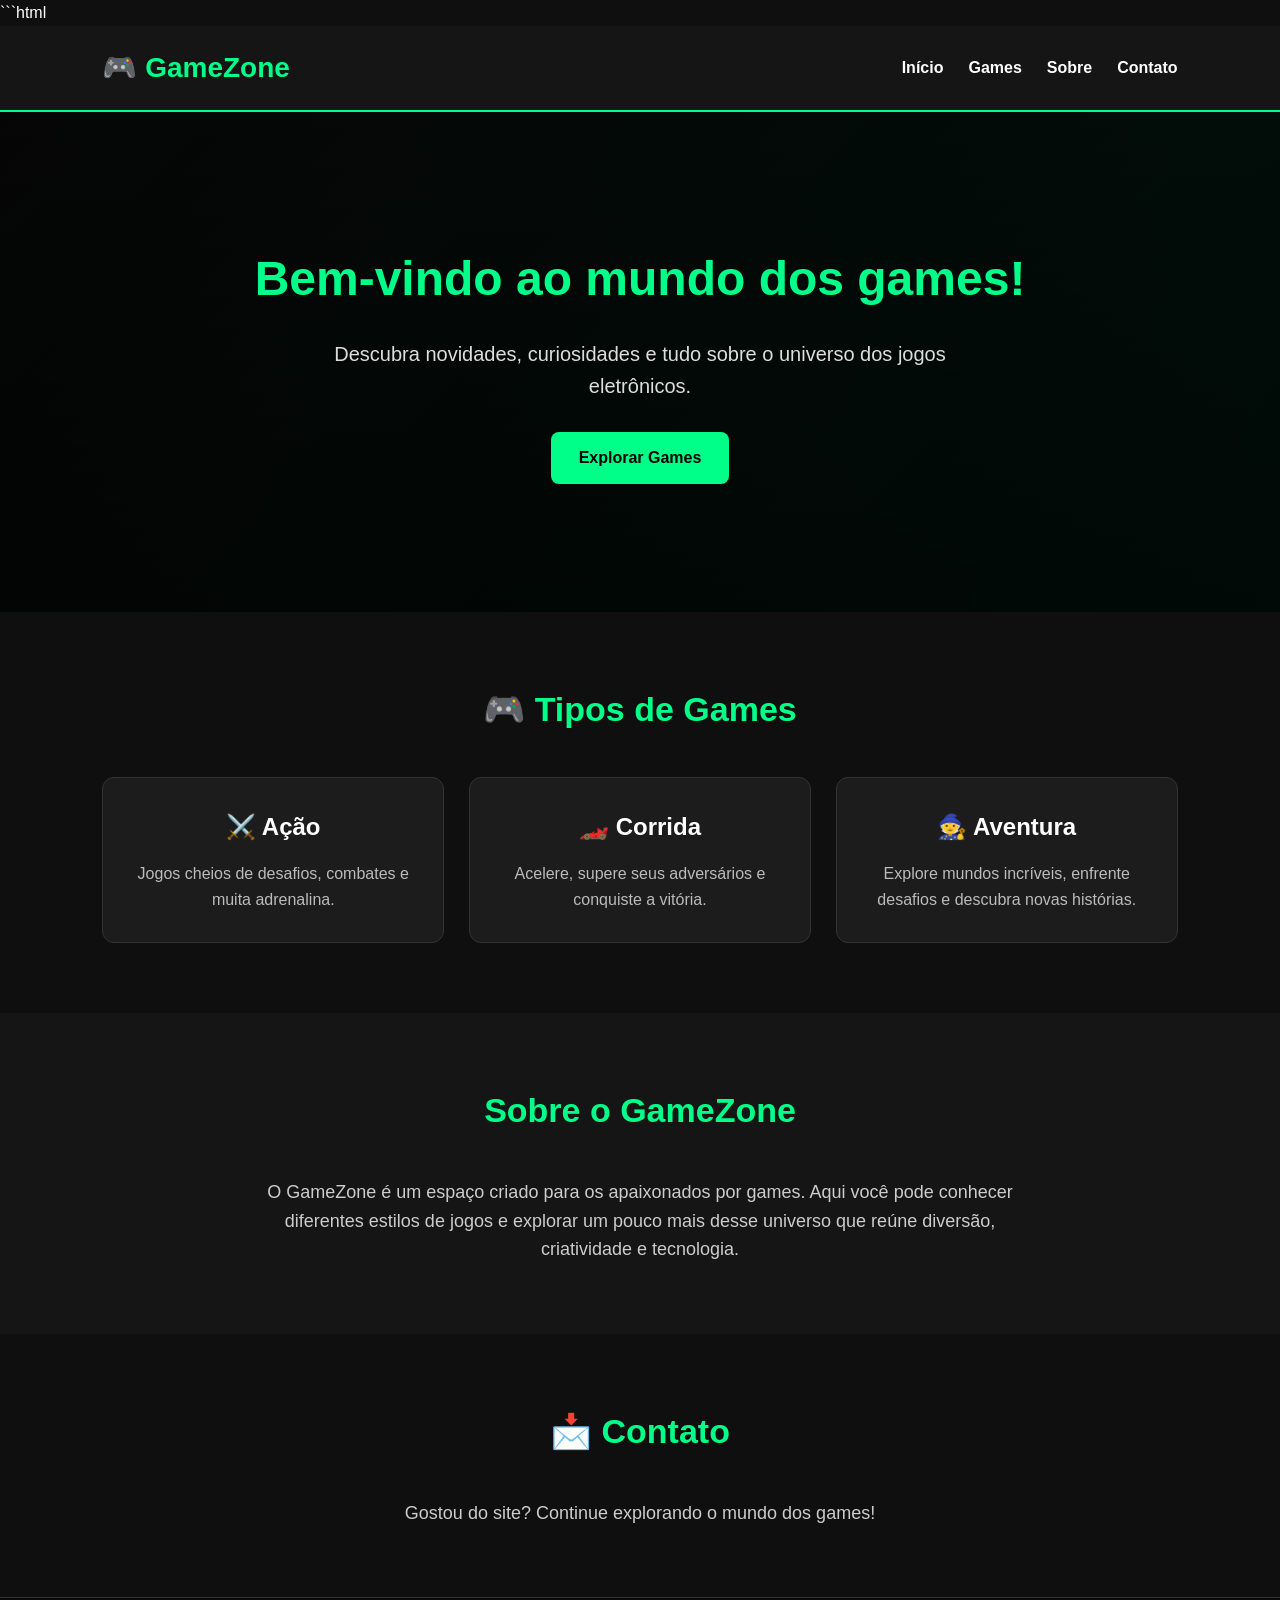
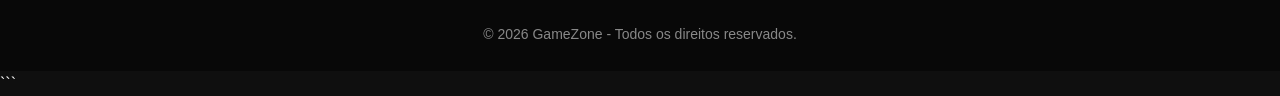
==== games/index.html @ d7102c5b "Add files via upload" ====
```html
<!DOCTYPE html>
<html lang="pt-BR">
<head>
    <meta charset="UTF-8">
    <meta name="viewport" content="width=device-width, initial-scale=1.0">
    <title>GameZone - Mundo dos Games</title>
    <link rel="stylesheet" href="style.css">
</head>

<body>

    <header>
        <h1>🎮 GameZone</h1>

        <nav>
            <a href="#inicio">Início</a>
            <a href="#games">Games</a>
            <a href="#sobre">Sobre</a>
            <a href="#contato">Contato</a>
        </nav>
    </header>

    <main>

        <section id="inicio" class="hero">
            <div>
                <h2>Bem-vindo ao mundo dos games!</h2>
                <p>
                    Descubra novidades, curiosidades e tudo sobre o universo
                    dos jogos eletrônicos.
                </p>

                <a href="#games" class="botao">Explorar Games</a>
            </div>
        </section>

        <section id="games" class="conteudo">
            <h2>🎮 Tipos de Games</h2>

            <div class="cards">

                <article class="card">
                    <h3>⚔️ Ação</h3>
                    <p>
                        Jogos cheios de desafios, combates e muita adrenalina.
                    </p>
                </article>

                <article class="card">
                    <h3>🏎️ Corrida</h3>
                    <p>
                        Acelere, supere seus adversários e conquiste a vitória.
                    </p>
                </article>

                <article class="card">
                    <h3>🧙 Aventura</h3>
                    <p>
                        Explore mundos incríveis, enfrente desafios e descubra
                        novas histórias.
                    </p>
                </article>

            </div>
        </section>

        <section id="sobre" class="sobre">
            <h2>Sobre o GameZone</h2>

            <p>
                O GameZone é um espaço criado para os apaixonados por games.
                Aqui você pode conhecer diferentes estilos de jogos e explorar
                um pouco mais desse universo que reúne diversão, criatividade
                e tecnologia.
            </p>
        </section>

        <section id="contato" class="contato">
            <h2>📩 Contato</h2>

            <p>
                Gostou do site? Continue explorando o mundo dos games!
            </p>
        </section>

    </main>

    <footer>
        <p>© 2026 GameZone - Todos os direitos reservados.</p>
    </footer>

</body>
</html>
```
---- games/style.css ----
/* ==============================
   CONFIGURAÇÕES GERAIS
================================= */

* {
    margin: 0;
    padding: 0;
    box-sizing: border-box;
}

html {
    scroll-behavior: smooth;
}

body {
    font-family: Arial, Helvetica, sans-serif;
    background-color: #0f0f0f;
    color: #ffffff;
    line-height: 1.6;
}

/* ==============================
   CABEÇALHO
================================= */

header {
    background-color: #151515;
    padding: 20px 8%;
    display: flex;
    justify-content: space-between;
    align-items: center;
    position: sticky;
    top: 0;
    z-index: 1000;
    border-bottom: 2px solid #00ff88;
}

header h1 {
    color: #00ff88;
    font-size: 28px;
}

/* ==============================
   MENU
================================= */

nav {
    display: flex;
    gap: 25px;
}

nav a {
    color: #ffffff;
    text-decoration: none;
    font-weight: bold;
    transition: 0.3s;
}

nav a:hover {
    color: #00ff88;
}

/* ==============================
   SEÇÃO PRINCIPAL
================================= */

.hero {
    min-height: 500px;
    display: flex;
    justify-content: center;
    align-items: center;
    text-align: center;
    padding: 40px 20px;

    background:
        linear-gradient(
            rgba(0, 0, 0, 0.75),
            rgba(0, 0, 0, 0.85)
        ),
        linear-gradient(135deg, #151515, #003d29);
}

.hero h2 {
    font-size: 48px;
    margin-bottom: 20px;
    color: #00ff88;
}

.hero p {
    max-width: 650px;
    margin: 0 auto 30px;
    font-size: 20px;
    color: #dddddd;
}

/* ==============================
   BOTÃO
================================= */

.botao {
    display: inline-block;
    background-color: #00ff88;
    color: #000000;
    padding: 13px 28px;
    border-radius: 8px;
    text-decoration: none;
    font-weight: bold;
    transition: 0.3s;
}

.botao:hover {
    background-color: #ffffff;
    transform: scale(1.05);
}

/* ==============================
   CONTEÚDO
================================= */

.conteudo {
    padding: 70px 8%;
    text-align: center;
}

.conteudo h2,
.sobre h2,
.contato h2 {
    font-size: 34px;
    margin-bottom: 40px;
    color: #00ff88;
}

/* ==============================
   CARDS
================================= */

.cards {
    display: grid;
    grid-template-columns: repeat(3, 1fr);
    gap: 25px;
}

.card {
    background-color: #1c1c1c;
    padding: 30px;
    border-radius: 12px;
    border: 1px solid #333333;
    transition: 0.3s;
}

.card:hover {
    transform: translateY(-8px);
    border-color: #00ff88;
}

.card h3 {
    font-size: 24px;
    margin-bottom: 15px;
    color: #ffffff;
}

.card p {
    color: #bbbbbb;
}

/* ==============================
   SOBRE
================================= */

.sobre {
    background-color: #151515;
    padding: 70px 15%;
    text-align: center;
}

.sobre p {
    max-width: 800px;
    margin: auto;
    color: #cccccc;
    font-size: 18px;
}

/* ==============================
   CONTATO
================================= */

.contato {
    padding: 70px 20px;
    text-align: center;
}

.contato p {
    color: #cccccc;
    font-size: 18px;
}

/* ==============================
   RODAPÉ
================================= */

footer {
    background-color: #080808;
    text-align: center;
    padding: 25px;
    border-top: 1px solid #333333;
}

footer p {
    color: #888888;
    font-size: 14px;
}

/* ==============================
   RESPONSIVIDADE
================================= */

@media (max-width: 768px) {

    header {
        flex-direction: column;
        gap: 15px;
    }

    nav {
        gap: 15px;
        flex-wrap: wrap;
        justify-content: center;
    }

    .hero h2 {
        font-size: 34px;
    }

    .hero p {
        font-size: 17px;
    }

    .cards {
        grid-template-columns: 1fr;
    }

    .conteudo h2,
    .sobre h2,
    .contato h2 {
        font-size: 28px;
    }
}
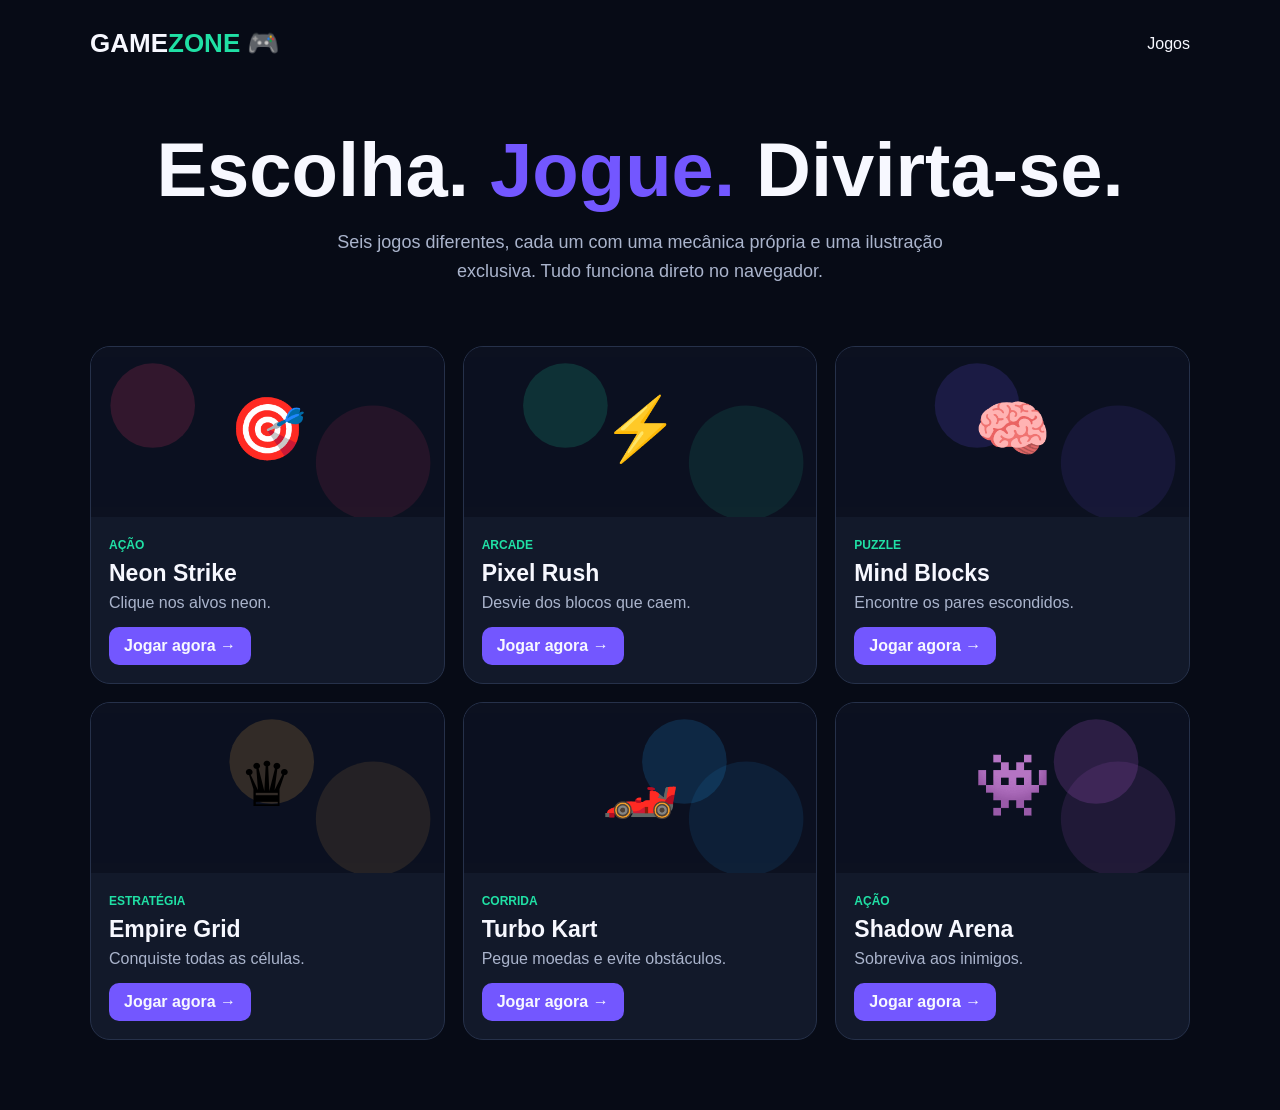
==== commit 58d92440: "Refaz site GameZone para carregar corretamente" ====
--- a/games/index.html
+++ b/games/index.html
@@ -1,95 +1,32 @@
-```html
-<!DOCTYPE html>
-<html lang="pt-BR">
-<head>
-    <meta charset="UTF-8">
-    <meta name="viewport" content="width=device-width, initial-scale=1.0">
-    <title>GameZone - Mundo dos Games</title>
-    <link rel="stylesheet" href="style.css">
-</head>
-
-<body>
-
-    <header>
-        <h1>🎮 GameZone</h1>
-
-        <nav>
-            <a href="#inicio">Início</a>
-            <a href="#games">Games</a>
-            <a href="#sobre">Sobre</a>
-            <a href="#contato">Contato</a>
-        </nav>
-    </header>
-
-    <main>
-
-        <section id="inicio" class="hero">
-            <div>
-                <h2>Bem-vindo ao mundo dos games!</h2>
-                <p>
-                    Descubra novidades, curiosidades e tudo sobre o universo
-                    dos jogos eletrônicos.
-                </p>
-
-                <a href="#games" class="botao">Explorar Games</a>
-            </div>
-        </section>
-
-        <section id="games" class="conteudo">
-            <h2>🎮 Tipos de Games</h2>
-
-            <div class="cards">
-
-                <article class="card">
-                    <h3>⚔️ Ação</h3>
-                    <p>
-                        Jogos cheios de desafios, combates e muita adrenalina.
-                    </p>
-                </article>
-
-                <article class="card">
-                    <h3>🏎️ Corrida</h3>
-                    <p>
-                        Acelere, supere seus adversários e conquiste a vitória.
-                    </p>
-                </article>
-
-                <article class="card">
-                    <h3>🧙 Aventura</h3>
-                    <p>
-                        Explore mundos incríveis, enfrente desafios e descubra
-                        novas histórias.
-                    </p>
-                </article>
-
-            </div>
-        </section>
-
-        <section id="sobre" class="sobre">
-            <h2>Sobre o GameZone</h2>
-
-            <p>
-                O GameZone é um espaço criado para os apaixonados por games.
-                Aqui você pode conhecer diferentes estilos de jogos e explorar
-                um pouco mais desse universo que reúne diversão, criatividade
-                e tecnologia.
-            </p>
-        </section>
-
-        <section id="contato" class="contato">
-            <h2>📩 Contato</h2>
-
-            <p>
-                Gostou do site? Continue explorando o mundo dos games!
-            </p>
-        </section>
-
-    </main>
-
-    <footer>
-        <p>© 2026 GameZone - Todos os direitos reservados.</p>
-    </footer>
-
-</body>
-</html>
-```
+<!doctype html>
+<html lang="pt-BR">
+<head>
+<meta charset="utf-8">
+<meta name="viewport" content="width=device-width,initial-scale=1">
+<title>GameZone — Jogos</title>
+<style>
+*{box-sizing:border-box}body{margin:0;font-family:Arial,Helvetica,sans-serif;background:#070b16;color:#f7f8ff}a{text-decoration:none;color:inherit}
+.wrap{width:min(1100px,92%);margin:auto}.top{padding:28px 0 12px;display:flex;justify-content:space-between;align-items:center}.logo{font-size:26px;font-weight:900}.logo span{color:#20e0a5}.hero{padding:55px 0 35px;text-align:center}.hero h1{font-size:clamp(42px,7vw,76px);margin:0 0 15px}.hero p{color:#aab4cc;font-size:18px;max-width:680px;margin:auto;line-height:1.6}.games{display:grid;grid-template-columns:repeat(3,1fr);gap:18px;padding:25px 0 70px}.card{background:#12192a;border:1px solid #26314a;border-radius:20px;overflow:hidden;transition:.2s;cursor:pointer}.card:hover{transform:translateY(-5px);border-color:#20e0a5}.art{height:170px;background:#0c1120;display:grid;place-items:center}.art svg{width:100%;height:100%}.info{padding:18px}.tag{font-size:12px;color:#20e0a5;font-weight:800;text-transform:uppercase}.info h2{margin:7px 0;font-size:23px}.info p{margin:0;color:#aab4cc}.play{display:inline-block;margin-top:15px;background:#7357ff;padding:10px 15px;border-radius:10px;font-weight:800}.modal{display:none;position:fixed;inset:0;background:#000b;place-items:center;padding:18px;z-index:5}.modal.show{display:grid}.box{width:min(760px,100%);background:#101728;border:1px solid #33405e;border-radius:20px;padding:22px;position:relative}.close{position:absolute;right:15px;top:10px;background:none;border:0;color:white;font-size:30px;cursor:pointer}.game{height:360px;background:#070b16;border-radius:14px;overflow:hidden}.game canvas{width:100%;height:100%}.bar{display:flex;justify-content:space-between;color:#aab4cc;padding:12px 0}.btn{border:0;background:#7357ff;color:white;padding:11px 17px;border-radius:10px;font-weight:800;cursor:pointer}@media(max-width:800px){.games{grid-template-columns:1fr 1fr}}@media(max-width:520px){.games{grid-template-columns:1fr}.top nav{display:none}}
+</style>
+</head>
+<body>
+<header class="wrap top"><div class="logo">GAME<span>ZONE</span> 🎮</div><nav><a href="#jogos">Jogos</a></nav></header>
+<main class="wrap">
+<section class="hero"><h1>Escolha. <span style="color:#7357ff">Jogue.</span> Divirta-se.</h1><p>Seis jogos diferentes, cada um com uma mecânica própria e uma ilustração exclusiva. Tudo funciona direto no navegador.</p></section>
+<section id="jogos" class="games">
+<article class="card" onclick="openGame(0)"><div class="art"><svg viewBox="0 0 400 170" xmlns="http://www.w3.org/2000/svg"><rect width="400" height="170" fill="#0b1020"/><circle cx="70" cy="55" r="48" fill="#ff3d71" opacity=".16"/><circle cx="320" cy="120" r="65" fill="#ff3d71" opacity=".1"/><text x="200" y="105" text-anchor="middle" font-size="70">🎯</text></svg></div><div class="info"><span class="tag">AÇÃO</span><h2>Neon Strike</h2><p>Clique nos alvos neon.</p><span class="play">Jogar agora →</span></div></article><article class="card" onclick="openGame(1)"><div class="art"><svg viewBox="0 0 400 170" xmlns="http://www.w3.org/2000/svg"><rect width="400" height="170" fill="#0b1020"/><circle cx="115" cy="55" r="48" fill="#20e0a5" opacity=".16"/><circle cx="320" cy="120" r="65" fill="#20e0a5" opacity=".1"/><text x="200" y="105" text-anchor="middle" font-size="70">⚡</text></svg></div><div class="info"><span class="tag">ARCADE</span><h2>Pixel Rush</h2><p>Desvie dos blocos que caem.</p><span class="play">Jogar agora →</span></div></article><article class="card" onclick="openGame(2)"><div class="art"><svg viewBox="0 0 400 170" xmlns="http://www.w3.org/2000/svg"><rect width="400" height="170" fill="#0b1020"/><circle cx="160" cy="55" r="48" fill="#7357ff" opacity=".16"/><circle cx="320" cy="120" r="65" fill="#7357ff" opacity=".1"/><text x="200" y="105" text-anchor="middle" font-size="70">🧠</text></svg></div><div class="info"><span class="tag">PUZZLE</span><h2>Mind Blocks</h2><p>Encontre os pares escondidos.</p><span class="play">Jogar agora →</span></div></article><article class="card" onclick="openGame(3)"><div class="art"><svg viewBox="0 0 400 170" xmlns="http://www.w3.org/2000/svg"><rect width="400" height="170" fill="#0b1020"/><circle cx="205" cy="55" r="48" fill="#ffb84d" opacity=".16"/><circle cx="320" cy="120" r="65" fill="#ffb84d" opacity=".1"/><text x="200" y="105" text-anchor="middle" font-size="70">♛</text></svg></div><div class="info"><span class="tag">ESTRATÉGIA</span><h2>Empire Grid</h2><p>Conquiste todas as células.</p><span class="play">Jogar agora →</span></div></article><article class="card" onclick="openGame(4)"><div class="art"><svg viewBox="0 0 400 170" xmlns="http://www.w3.org/2000/svg"><rect width="400" height="170" fill="#0b1020"/><circle cx="250" cy="55" r="48" fill="#20a9ff" opacity=".16"/><circle cx="320" cy="120" r="65" fill="#20a9ff" opacity=".1"/><text x="200" y="105" text-anchor="middle" font-size="70">🏎️</text></svg></div><div class="info"><span class="tag">CORRIDA</span><h2>Turbo Kart</h2><p>Pegue moedas e evite obstáculos.</p><span class="play">Jogar agora →</span></div></article><article class="card" onclick="openGame(5)"><div class="art"><svg viewBox="0 0 400 170" xmlns="http://www.w3.org/2000/svg"><rect width="400" height="170" fill="#0b1020"/><circle cx="295" cy="55" r="48" fill="#d86bff" opacity=".16"/><circle cx="320" cy="120" r="65" fill="#d86bff" opacity=".1"/><text x="200" y="105" text-anchor="middle" font-size="70">👾</text></svg></div><div class="info"><span class="tag">AÇÃO</span><h2>Shadow Arena</h2><p>Sobreviva aos inimigos.</p><span class="play">Jogar agora →</span></div></article>
+</section>
+</main>
+<div class="modal" id="modal"><div class="box"><button class="close" onclick="closeGame()">×</button><h2 id="title"></h2><p id="help"></p><div class="game"><canvas id="cv"></canvas></div><div class="bar"><span>Pontos: <b id="score">0</b></span><span id="time">30s</span></div><button class="btn" onclick="startGame()">Reiniciar</button></div></div>
+<script>
+const cv=document.getElementById("cv"),ctx=cv.getContext("2d"),modal=document.getElementById("modal"),title=document.getElementById("title"),help=document.getElementById("help"),score=document.getElementById("score"),time=document.getElementById("time");let game=0,points=0,seconds=30,timer=0,raf=0,keys={};
+function size(){cv.width=cv.clientWidth;cv.height=cv.clientHeight}function openGame(i){game=i;modal.classList.add("show");startGame()}function closeGame(){clearInterval(timer);cancelAnimationFrame(raf);modal.classList.remove("show")}function add(){points++;score.textContent=points}document.onkeydown=e=>keys[e.key.toLowerCase()]=true;document.onkeyup=e=>keys[e.key.toLowerCase()]=false;
+function startGame(){clearInterval(timer);cancelAnimationFrame(raf);size();points=0;seconds=30;score.textContent=0;time.textContent="30s";["Neon Strike","Pixel Rush","Mind Blocks","Empire Grid","Turbo Kart","Shadow Arena"].forEach((x,i)=>{if(i===game)title.textContent=x});if(game===0)shoot();if(game===1)dodge();if(game===2)memory();if(game===3)grid();if(game===4)kart();if(game===5)arena();timer=setInterval(()=>{seconds--;time.textContent=seconds+"s";if(seconds<=0){clearInterval(timer);cancelAnimationFrame(raf)}},1000)}
+function shoot(){help.textContent="Clique no alvo para marcar pontos.";let x=100,y=100;cv.onclick=e=>{let r=cv.getBoundingClientRect(),mx=e.clientX-r.left,my=e.clientY-r.top;if(Math.hypot(mx-x,my-y)<28){add();x=30+Math.random()*(cv.width-60);y=30+Math.random()*(cv.height-60)}};function loop(){ctx.fillStyle="#070b16";ctx.fillRect(0,0,cv.width,cv.height);ctx.fillStyle="#ff3d71";ctx.beginPath();ctx.arc(x,y,24,0,7);ctx.fill();raf=requestAnimationFrame(loop)}loop()}
+function dodge(){help.textContent="Use A/D ou ←/→ para desviar.";let x=cv.width/2,a=[];function loop(){ctx.clearRect(0,0,cv.width,cv.height);if(keys.a||keys.arrowleft)x-=6;if(keys.d||keys.arrowright)x+=6;x=Math.max(16,Math.min(cv.width-16,x));if(Math.random()<.04)a.push({x:10+Math.random()*(cv.width-20),y:-20});ctx.fillStyle="#20e0a5";ctx.fillRect(x-15,cv.height-45,30,30);ctx.fillStyle="#ff3d71";a.forEach(o=>{o.y+=5;ctx.fillRect(o.x-12,o.y-12,24,24);if(Math.abs(o.x-x)<25&&o.y>cv.height-70)seconds=0});a=a.filter(o=>o.y<cv.height+30);raf=requestAnimationFrame(loop)}loop()}
+function memory(){help.textContent="Clique nas cartas e encontre os 4 pares.";let v=["★","★","◆","◆","●","●","▲","▲"].sort(()=>Math.random()-.5),open=[];cv.onclick=e=>{let r=cv.getBoundingClientRect(),c=Math.floor((e.clientX-r.left)/(cv.width/4)),l=Math.floor((e.clientY-r.top)/(cv.height/2)),i=l*4+c;if(i>7||open.includes(i))return;open.push(i);if(open.length===2){if(v[open[0]]===v[open[1]]){add();open=[]}else setTimeout(()=>open=[],450)}};function loop(){ctx.clearRect(0,0,cv.width,cv.height);v.forEach((z,i)=>{let x=i%4*cv.width/4,y=Math.floor(i/4)*cv.height/2;ctx.fillStyle=open.includes(i)?"#7357ff":"#202a40";ctx.fillRect(x+5,y+5,cv.width/4-10,cv.height/2-10);if(open.includes(i)){ctx.fillStyle="#fff";ctx.font="34px Arial";ctx.textAlign="center";ctx.fillText(z,x+cv.width/8,y+cv.height/4+12)}});raf=requestAnimationFrame(loop)}loop()}
+function grid(){help.textContent="Clique para conquistar as células.";let own=new Set(),C=8,R=5;cv.onclick=e=>{let r=cv.getBoundingClientRect(),c=Math.floor((e.clientX-r.left)/(cv.width/C)),l=Math.floor((e.clientY-r.top)/(cv.height/R)),i=l*C+c;if(!own.has(i)){own.add(i);add()}};function loop(){ctx.clearRect(0,0,cv.width,cv.height);for(let r=0;r<R;r++)for(let c=0;c<C;c++){ctx.fillStyle=own.has(r*C+c)?"#20e0a5":"#202a40";ctx.fillRect(c*cv.width/C+2,r*cv.height/R+2,cv.width/C-4,cv.height/R-4)}raf=requestAnimationFrame(loop)}loop()}
+function kart(){help.textContent="Use A/D ou ←/→. Pegue moedas e evite obstáculos.";let x=cv.width/2,a=[];function loop(){ctx.fillStyle="#070b16";ctx.fillRect(0,0,cv.width,cv.height);ctx.fillStyle="#202631";ctx.fillRect(cv.width*.25,0,cv.width*.5,cv.height);if(keys.a||keys.arrowleft)x-=6;if(keys.d||keys.arrowright)x+=6;x=Math.max(cv.width*.25+20,Math.min(cv.width*.75-20,x));if(Math.random()<.04)a.push({x:cv.width*.25+20+Math.random()*(cv.width*.5-40),y:-15,coin:Math.random()<.7});a.forEach(o=>{o.y+=5;ctx.fillStyle=o.coin?"#ffd166":"#ff3d71";ctx.beginPath();ctx.arc(o.x,o.y,12,0,7);ctx.fill();if(Math.abs(o.x-x)<25&&Math.abs(o.y-(cv.height-50))<25){if(o.coin)add();else seconds=0}});a=a.filter(o=>o.y<cv.height+20);ctx.fillStyle="#20e0a5";ctx.fillRect(x-18,cv.height-65,36,45);raf=requestAnimationFrame(loop)}loop()}
+function arena(){help.textContent="Use WASD/setas e sobreviva.";let p={x:cv.width/2,y:cv.height/2},en=[];function loop(){ctx.fillStyle="#070b16";ctx.fillRect(0,0,cv.width,cv.height);if(keys.w||keys.arrowup)p.y-=4;if(keys.s||keys.arrowdown)p.y+=4;if(keys.a||keys.arrowleft)p.x-=4;if(keys.d||keys.arrowright)p.x+=4;p.x=Math.max(15,Math.min(cv.width-15,p.x));p.y=Math.max(15,Math.min(cv.height-15,p.y));if(Math.random()<.025)en.push({x:Math.random()*cv.width,y:Math.random()*cv.height});ctx.fillStyle="#20e0a5";ctx.beginPath();ctx.arc(p.x,p.y,15,0,7);ctx.fill();ctx.fillStyle="#d86bff";en.forEach(o=>{let dx=p.x-o.x,dy=p.y-o.y,d=Math.hypot(dx,dy)||1;o.x+=dx/d*1.5;o.y+=dy/d*1.5;ctx.beginPath();ctx.arc(o.x,o.y,12,0,7);ctx.fill();if(Math.hypot(p.x-o.x,p.y-o.y)<24)seconds=0});raf=requestAnimationFrame(loop)}loop()}
+</script>
+</body></html>
